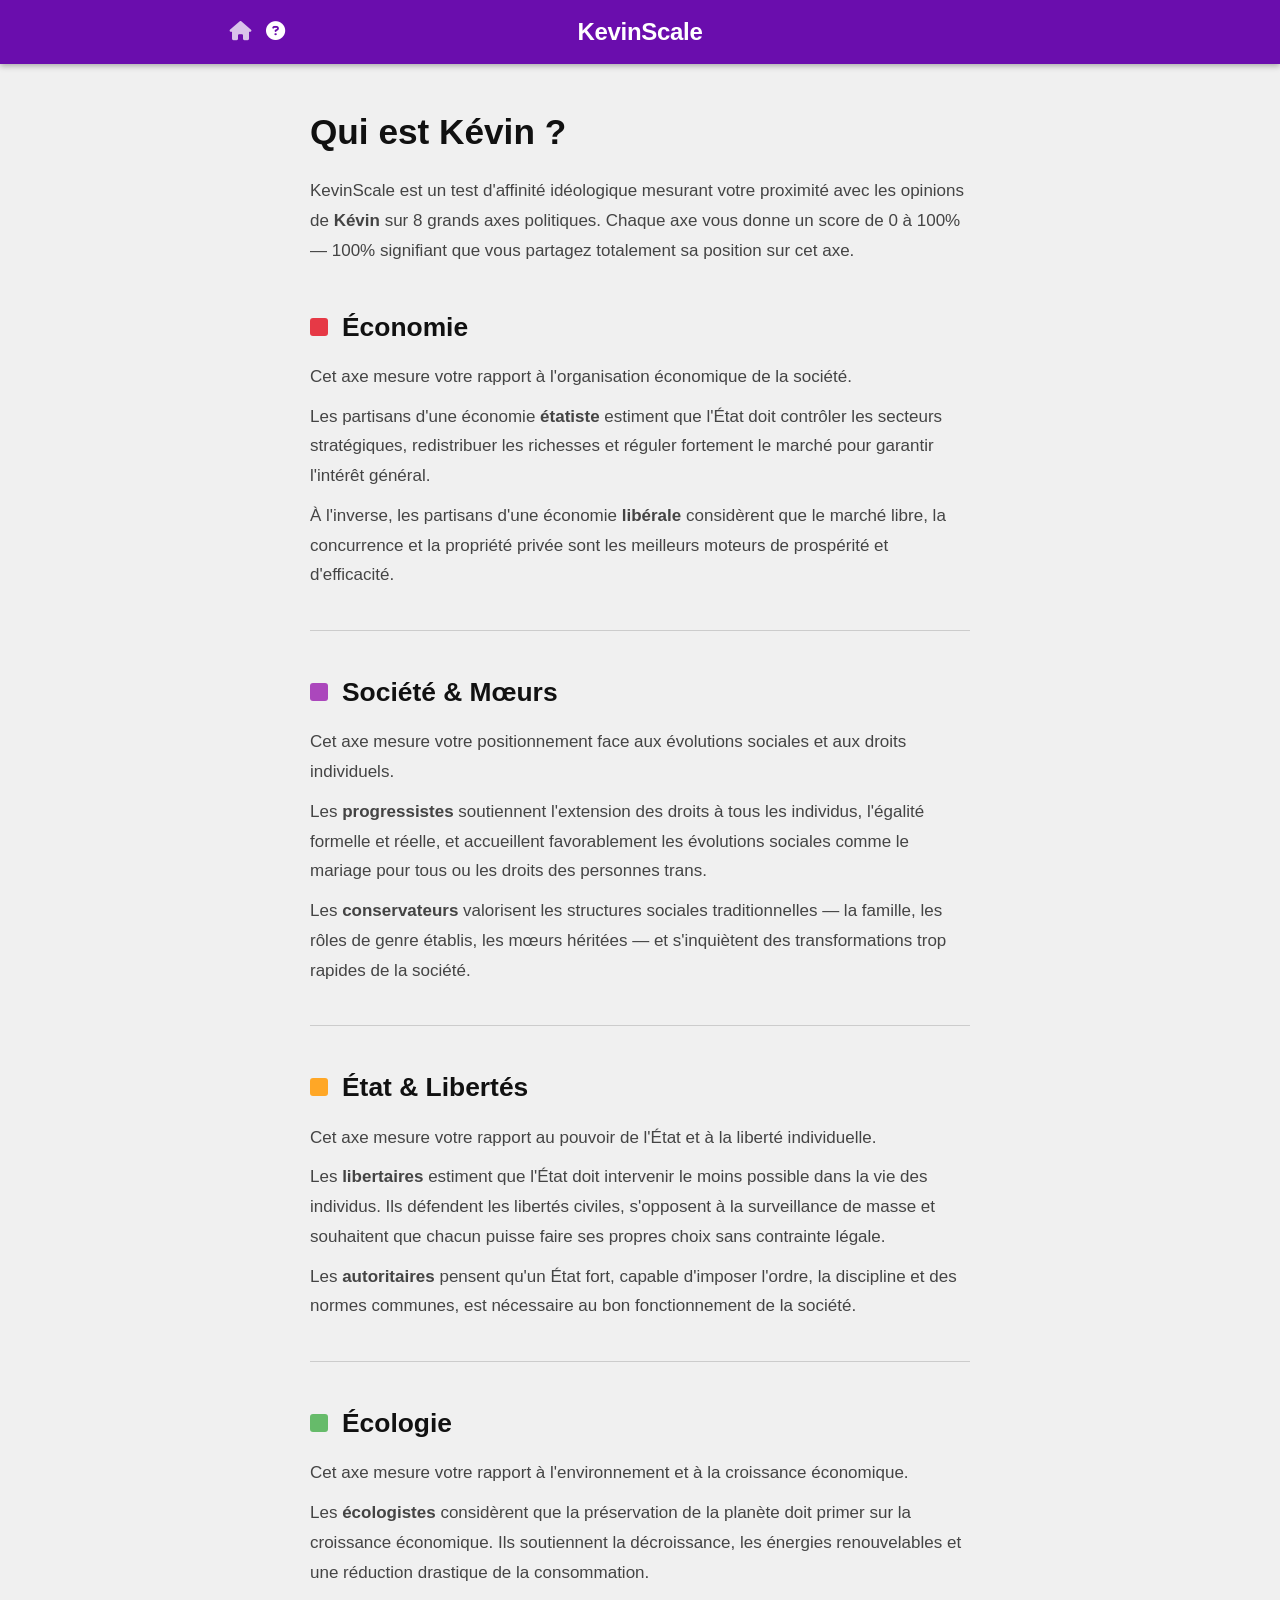
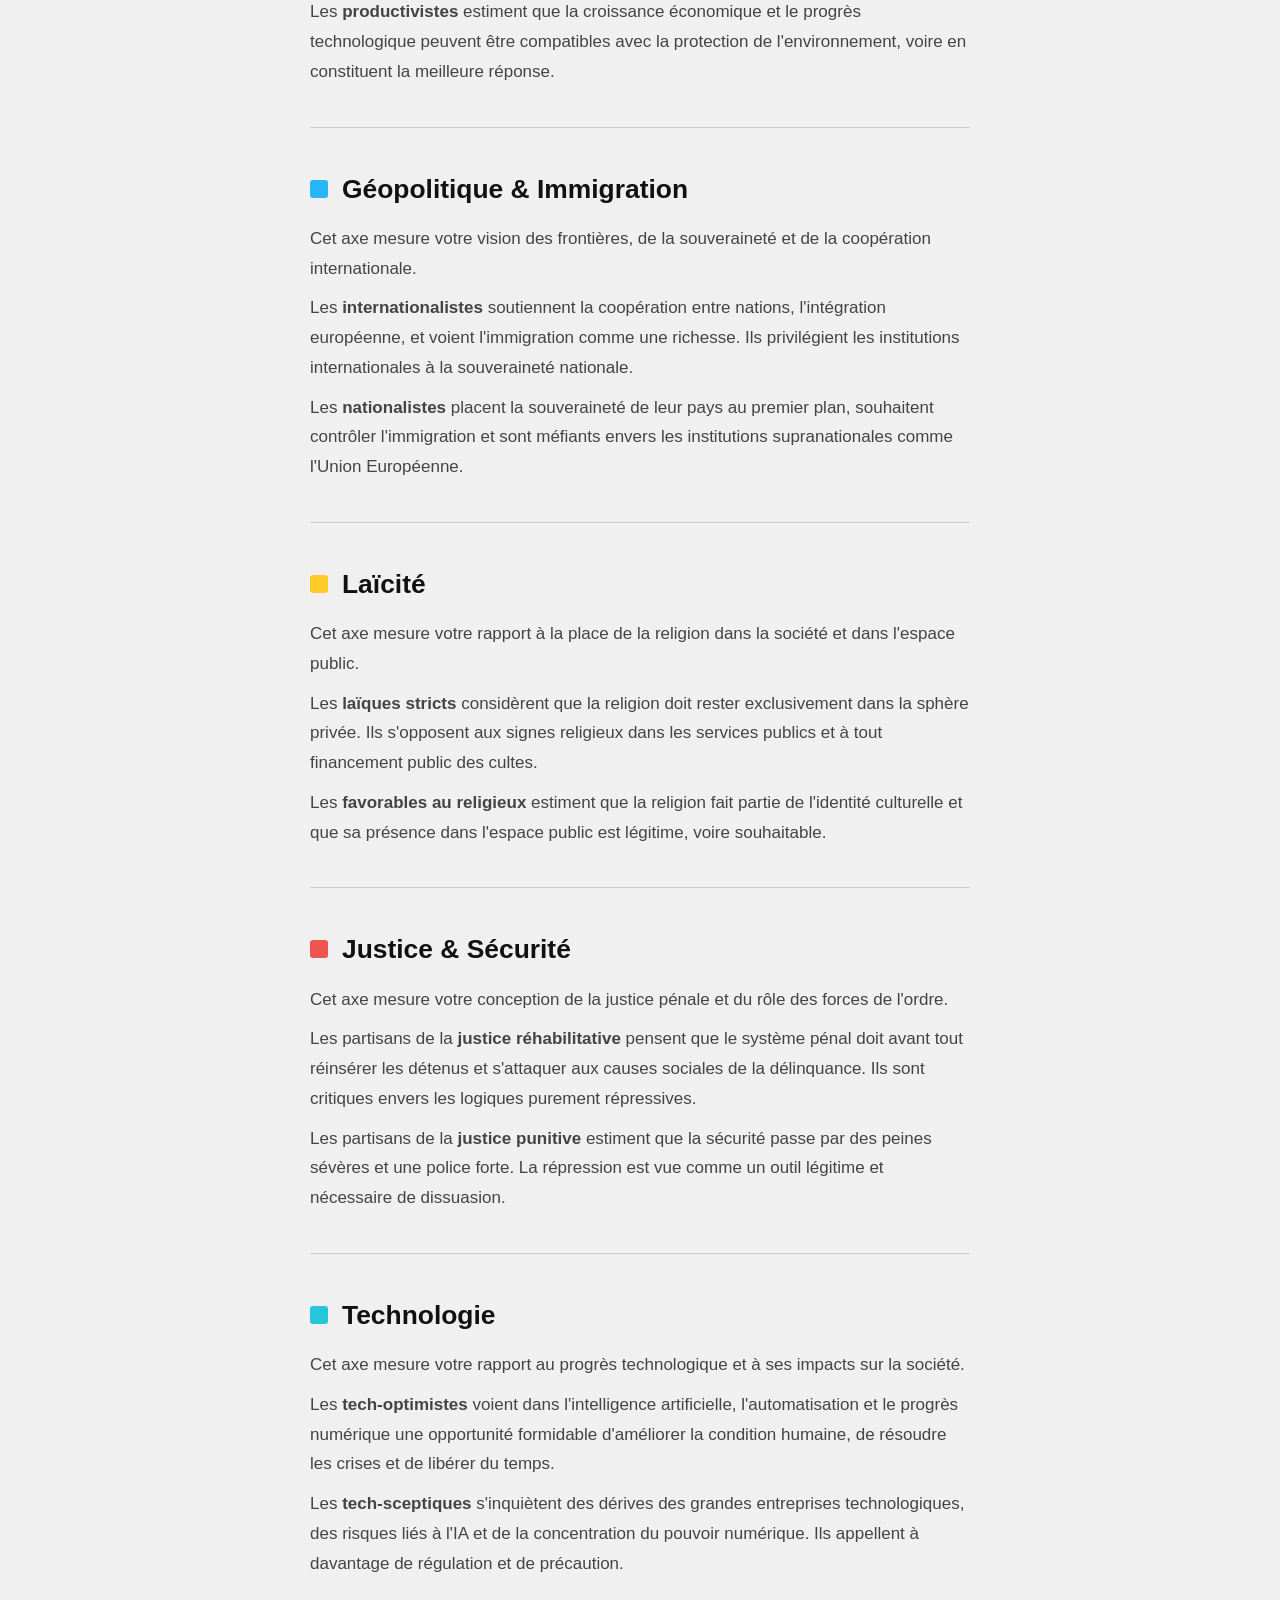
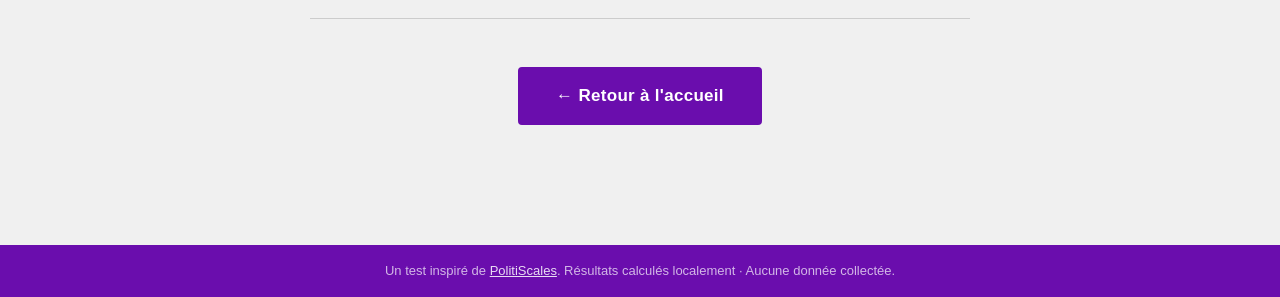
==== about.html @ c98ed6fe "Add files via upload" ====
<!DOCTYPE html>
<html lang="fr">
<head>
  <meta charset="UTF-8" />
  <meta name="viewport" content="width=device-width, initial-scale=1.0" />
  <title>KevinScale — À propos</title>
  <link rel="stylesheet" href="https://cdnjs.cloudflare.com/ajax/libs/font-awesome/6.5.0/css/all.min.css" />
  <link rel="stylesheet" href="style.css" />
</head>
<body>

<header>
  <div id="header">
    <div class="headerLeft">
      <a href="index.html" title="Accueil"><i class="fa fa-home"></i></a>
      <a href="about.html" title="Aide" class="header-active"><i class="fa fa-question-circle"></i></a>
    </div>
    <div class="headerMiddle">
      <h1><a href="index.html">KevinScale</a></h1>
    </div>
    <div class="headerRight"></div>
  </div>
</header>

<div class="about-wrap">

  <h2 class="about-main-title">Qui est Kévin ?</h2>
  <p class="about-intro">
    KevinScale est un test d'affinité idéologique mesurant votre proximité avec les opinions de <strong>Kévin</strong> sur 8 grands axes politiques. Chaque axe vous donne un score de 0 à 100% — 100% signifiant que vous partagez totalement sa position sur cet axe.
  </p>

  <div class="about-axis">
    <div class="about-axis-header">
      <span class="about-axis-color" style="background:#e63946"></span>
      <h3>Économie</h3>
    </div>
    <p>
      Cet axe mesure votre rapport à l'organisation économique de la société.
    </p>
    <p>
      Les partisans d'une économie <strong>étatiste</strong> estiment que l'État doit contrôler les secteurs stratégiques, redistribuer les richesses et réguler fortement le marché pour garantir l'intérêt général.
    </p>
    <p>
      À l'inverse, les partisans d'une économie <strong>libérale</strong> considèrent que le marché libre, la concurrence et la propriété privée sont les meilleurs moteurs de prospérité et d'efficacité.
    </p>
  </div>

  <div class="about-axis">
    <div class="about-axis-header">
      <span class="about-axis-color" style="background:#ab47bc"></span>
      <h3>Société & Mœurs</h3>
    </div>
    <p>
      Cet axe mesure votre positionnement face aux évolutions sociales et aux droits individuels.
    </p>
    <p>
      Les <strong>progressistes</strong> soutiennent l'extension des droits à tous les individus, l'égalité formelle et réelle, et accueillent favorablement les évolutions sociales comme le mariage pour tous ou les droits des personnes trans.
    </p>
    <p>
      Les <strong>conservateurs</strong> valorisent les structures sociales traditionnelles — la famille, les rôles de genre établis, les mœurs héritées — et s'inquiètent des transformations trop rapides de la société.
    </p>
  </div>

  <div class="about-axis">
    <div class="about-axis-header">
      <span class="about-axis-color" style="background:#ffa726"></span>
      <h3>État & Libertés</h3>
    </div>
    <p>
      Cet axe mesure votre rapport au pouvoir de l'État et à la liberté individuelle.
    </p>
    <p>
      Les <strong>libertaires</strong> estiment que l'État doit intervenir le moins possible dans la vie des individus. Ils défendent les libertés civiles, s'opposent à la surveillance de masse et souhaitent que chacun puisse faire ses propres choix sans contrainte légale.
    </p>
    <p>
      Les <strong>autoritaires</strong> pensent qu'un État fort, capable d'imposer l'ordre, la discipline et des normes communes, est nécessaire au bon fonctionnement de la société.
    </p>
  </div>

  <div class="about-axis">
    <div class="about-axis-header">
      <span class="about-axis-color" style="background:#66bb6a"></span>
      <h3>Écologie</h3>
    </div>
    <p>
      Cet axe mesure votre rapport à l'environnement et à la croissance économique.
    </p>
    <p>
      Les <strong>écologistes</strong> considèrent que la préservation de la planète doit primer sur la croissance économique. Ils soutiennent la décroissance, les énergies renouvelables et une réduction drastique de la consommation.
    </p>
    <p>
      Les <strong>productivistes</strong> estiment que la croissance économique et le progrès technologique peuvent être compatibles avec la protection de l'environnement, voire en constituent la meilleure réponse.
    </p>
  </div>

  <div class="about-axis">
    <div class="about-axis-header">
      <span class="about-axis-color" style="background:#29b6f6"></span>
      <h3>Géopolitique & Immigration</h3>
    </div>
    <p>
      Cet axe mesure votre vision des frontières, de la souveraineté et de la coopération internationale.
    </p>
    <p>
      Les <strong>internationalistes</strong> soutiennent la coopération entre nations, l'intégration européenne, et voient l'immigration comme une richesse. Ils privilégient les institutions internationales à la souveraineté nationale.
    </p>
    <p>
      Les <strong>nationalistes</strong> placent la souveraineté de leur pays au premier plan, souhaitent contrôler l'immigration et sont méfiants envers les institutions supranationales comme l'Union Européenne.
    </p>
  </div>

  <div class="about-axis">
    <div class="about-axis-header">
      <span class="about-axis-color" style="background:#ffca28"></span>
      <h3>Laïcité</h3>
    </div>
    <p>
      Cet axe mesure votre rapport à la place de la religion dans la société et dans l'espace public.
    </p>
    <p>
      Les <strong>laïques stricts</strong> considèrent que la religion doit rester exclusivement dans la sphère privée. Ils s'opposent aux signes religieux dans les services publics et à tout financement public des cultes.
    </p>
    <p>
      Les <strong>favorables au religieux</strong> estiment que la religion fait partie de l'identité culturelle et que sa présence dans l'espace public est légitime, voire souhaitable.
    </p>
  </div>

  <div class="about-axis">
    <div class="about-axis-header">
      <span class="about-axis-color" style="background:#ef5350"></span>
      <h3>Justice & Sécurité</h3>
    </div>
    <p>
      Cet axe mesure votre conception de la justice pénale et du rôle des forces de l'ordre.
    </p>
    <p>
      Les partisans de la <strong>justice réhabilitative</strong> pensent que le système pénal doit avant tout réinsérer les détenus et s'attaquer aux causes sociales de la délinquance. Ils sont critiques envers les logiques purement répressives.
    </p>
    <p>
      Les partisans de la <strong>justice punitive</strong> estiment que la sécurité passe par des peines sévères et une police forte. La répression est vue comme un outil légitime et nécessaire de dissuasion.
    </p>
  </div>

  <div class="about-axis">
    <div class="about-axis-header">
      <span class="about-axis-color" style="background:#26c6da"></span>
      <h3>Technologie</h3>
    </div>
    <p>
      Cet axe mesure votre rapport au progrès technologique et à ses impacts sur la société.
    </p>
    <p>
      Les <strong>tech-optimistes</strong> voient dans l'intelligence artificielle, l'automatisation et le progrès numérique une opportunité formidable d'améliorer la condition humaine, de résoudre les crises et de libérer du temps.
    </p>
    <p>
      Les <strong>tech-sceptiques</strong> s'inquiètent des dérives des grandes entreprises technologiques, des risques liés à l'IA et de la concentration du pouvoir numérique. Ils appellent à davantage de régulation et de précaution.
    </p>
  </div>

  <div style="text-align:center; margin-top: 48px;">
    <a href="index.html" class="btn-start" style="margin-top:0">← Retour à l'accueil</a>
  </div>

</div>

<footer>
  Un test inspiré de <a href="https://politiscales.fr" target="_blank">PolitiScales</a>. Résultats calculés localement · Aucune donnée collectée.
</footer>

</body>
</html>
---- style.css ----
/* ============================================================
   KevinScale — CSS global
   Fidèle à PolitiScales : header violet centré, fond clair,
   boutons colorés empilés, barres spectrales sur résultats.
   ============================================================ */

*, *::before, *::after { box-sizing: border-box; margin: 0; padding: 0; }

:root {
  --purple:      #6a0dad;
  --purple-dark: #4a0080;
  --bg:          #f0f0f0;
  --surface:     #ffffff;
  --border:      #cccccc;
  --text:        #111111;
  --text-2:      #444444;
  --text-3:      #888888;

  --agree-2:     #2e7d32;
  --agree-1:     #66bb6a;
  --neutral:     #9e9e9e;
  --disagree-1:  #ef5350;
  --disagree-2:  #b71c1c;

  --kevin:       #1a3a5c;

  --fs-sm:   0.8125rem;
  --fs-base: 0.9375rem;
  --fs-md:   1.0625rem;
  --fs-lg:   1.3rem;
  --fs-xl:   1.65rem;
  --fs-2xl:  2.2rem;
  --fs-3xl:  2.8rem;

  --radius: 4px;
  --transition: 150ms ease;
}

html { scroll-behavior: smooth; }

body {
  background: var(--bg);
  color: var(--text);
  font-family: 'Source Sans Pro', 'Segoe UI', Arial, sans-serif;
  font-size: var(--fs-base);
  line-height: 1.6;
  min-height: 100vh;
  -webkit-font-smoothing: antialiased;
}

/* ── HEADER ──────────────────────────────────────────────── */
header {
  background: var(--purple);
  padding: 10px 0;
  box-shadow: 0 2px 6px rgba(0,0,0,.3);
}

#header {
  display: flex;
  align-items: center;
  max-width: 860px;
  margin: 0 auto;
  padding: 0 20px;
  position: relative;
  height: 44px;
}

.headerLeft {
  position: absolute;
  left: 20px;
  display: flex;
  gap: 14px;
  align-items: center;
}

.headerLeft a {
  color: rgba(255,255,255,.75);
  font-size: 1.2rem;
  text-decoration: none;
  transition: color var(--transition);
  display: flex;
  align-items: center;
}

.headerLeft a:hover { color: #fff; }

.headerMiddle {
  flex: 1;
  text-align: center;
}

.headerMiddle h1 {
  font-size: 1.5rem;
  font-weight: 700;
  color: #fff;
  letter-spacing: -.3px;
}

.headerMiddle h1 a {
  color: inherit;
  text-decoration: none;
}

.headerRight {
  position: absolute;
  right: 20px;
  display: flex;
  gap: 14px;
  align-items: center;
}

.headerRight a {
  color: rgba(255,255,255,.75);
  font-size: 1.1rem;
  text-decoration: none;
  transition: color var(--transition);
}

.headerRight a:hover { color: #fff; }

/* ── LAYOUT ──────────────────────────────────────────────── */
.container {
  max-width: 860px;
  margin: 0 auto;
  padding: 0 20px;
}

/* ── FOOTER ──────────────────────────────────────────────── */
footer {
  background: var(--purple);
  color: rgba(255,255,255,.7);
  text-align: center;
  padding: 16px 20px;
  font-size: var(--fs-sm);
  margin-top: 60px;
}

footer a { color: rgba(255,255,255,.85); }
footer a:hover { color: #fff; }

/* ── PAGE ACCUEIL ────────────────────────────────────────── */
.intro-wrap {
  max-width: 600px;
  margin: 0 auto;
  padding: 48px 20px 40px;
  text-align: center;
}

.intro-badge {
  display: inline-block;
  position: relative;
  margin-bottom: 28px;
}

.intro-badge img {
  width: 180px;
  height: 180px;
  border-radius: 50%;
  object-fit: cover;
}

/* Barres colorées preview (comme PolitiScales) */
.preview-bars {
  display: flex;
  flex-direction: column;
  gap: 8px;
  margin-bottom: 28px;
}

.preview-bar-row {
  display: flex;
  align-items: center;
  gap: 6px;
  height: 28px;
}

.pbar {
  height: 28px;
  border-radius: 3px;
  display: flex;
  align-items: center;
  padding: 0 10px;
  font-size: 0.8rem;
  font-weight: 600;
  color: #fff;
  min-width: 60px;
}

.intro-desc h2 {
  font-size: var(--fs-xl);
  font-weight: 700;
  margin-bottom: 16px;
  color: var(--text);
}

.intro-desc p {
  color: var(--text-2);
  line-height: 1.7;
  margin-bottom: 12px;
  text-align: left;
  font-size: var(--fs-md);
}

.intro-desc p .info-icon {
  color: var(--purple);
  margin-right: 6px;
}

.btn-start {
  display: inline-block;
  margin-top: 0;
  background: var(--purple);
  color: #fff;
  border: 2px solid var(--purple);
  padding: 13px 36px;
  font-size: var(--fs-md);
  font-weight: 600;
  border-radius: var(--radius);
  cursor: pointer;
  text-decoration: none;
  transition: background var(--transition), transform var(--transition);
  letter-spacing: .3px;
}

.btn-start:hover { background: var(--purple-dark); transform: translateY(-1px); }

/* ── PAGE QUIZ ───────────────────────────────────────────── */
.quiz-wrap {
  max-width: 700px;
  margin: 0 auto;
  padding: 40px 20px 60px;
}

.q-progress {
  margin-bottom: 10px;
  font-size: var(--fs-sm);
  color: var(--text-3);
  text-align: right;
}

.q-text-wrap {
  height: 140px;
  display: flex;
  align-items: center;
  margin-bottom: 28px;
}

.q-text {
  font-size: var(--fs-xl);
  font-weight: 600;
  line-height: 1.4;
  color: var(--text);
}

.answer-list {
  display: flex;
  flex-direction: column;
  gap: 10px;
  margin-bottom: 28px;
}

.ans-btn {
  display: block;
  width: 100%;
  padding: 15px 20px;
  font-size: 1rem;
  font-weight: 500;
  color: #fff;
  border: none;
  border-radius: var(--radius);
  cursor: pointer;
  text-align: center;
  transition: filter .15s, transform .1s, box-shadow .15s;
  font-family: inherit;
}

.ans-btn:hover  { filter: brightness(1.08); transform: translateY(-1px); box-shadow: 0 4px 14px rgba(0,0,0,.2); }
.ans-btn:active { transform: translateY(0); }

.ans-btn.agree-2    { background: var(--agree-2); }
.ans-btn.agree-1    { background: var(--agree-1); }
.ans-btn.neutral    { background: var(--neutral); }
.ans-btn.disagree-1 { background: var(--disagree-1); }
.ans-btn.disagree-2 { background: var(--disagree-2); }
.ans-btn.back-btn   { background: var(--purple); }

.ans-btn.selected {
  outline: 3px solid #fff;
  box-shadow: 0 0 0 5px rgba(0,0,0,.2);
  filter: brightness(1.1);
  transform: translateY(-1px);
}

.quiz-nav {
  display: flex;
  align-items: center;
  padding-top: 16px;
  border-top: 1px solid var(--border);
  margin-top: 8px;
}

.btn-prev, .btn-next {
  padding: 9px 22px;
  font-size: var(--fs-sm);
  font-weight: 600;
  border: none;
  border-radius: var(--radius);
  cursor: pointer;
  font-family: inherit;
  transition: background var(--transition), opacity var(--transition);
  letter-spacing: .3px;
}

.btn-prev {
  background: var(--border);
  color: var(--text-2);
}

.btn-prev:hover { background: #bbb; color: var(--text); }

.btn-next {
  background: var(--purple);
  color: #fff;
}

.btn-next:hover { background: var(--purple-dark); }
.btn-next:disabled, .btn-prev:disabled { opacity: .4; cursor: not-allowed; }

.progress-bar-wrap {
  margin-bottom: 24px;
}

.progress-bar-track {
  height: 5px;
  background: var(--border);
  border-radius: 3px;
  overflow: hidden;
}

.progress-bar-fill {
  height: 100%;
  background: var(--purple);
  border-radius: 3px;
  transition: width .5s cubic-bezier(.16,1,.3,1);
  width: 0%;
}

/* ── PAGE RÉSULTATS ──────────────────────────────────────── */
.results-wrap {
  max-width: 780px;
  margin: 0 auto;
  padding: 40px 20px 60px;
}

.results-intro {
  margin-bottom: 36px;
  font-size: var(--fs-md);
  color: var(--text-2);
  line-height: 1.7;
}

.results-intro a { color: var(--purple); }

/* Carte image résultats — comme politiscales */
.results-card {
  background: var(--surface);
  border: 1px solid var(--border);
  border-radius: var(--radius);
  padding: 24px;
  margin-bottom: 32px;
  box-shadow: 0 1px 4px rgba(0,0,0,.08);
}

.results-card-header {
  text-align: center;
  margin-bottom: 20px;
}

.results-site-name {
  font-size: var(--fs-sm);
  color: var(--text-3);
  letter-spacing: 1px;
  text-transform: uppercase;
  font-weight: 600;
}

.results-label-row {
  display: flex;
  justify-content: center;
  gap: 8px;
  margin: 12px 0;
  flex-wrap: wrap;
}

.results-label-tag {
  display: inline-block;
  padding: 4px 14px;
  border-radius: 20px;
  font-size: var(--fs-sm);
  font-weight: 600;
  color: #fff;
}

/* Axe résultat */
.axis-row {
  display: flex;
  align-items: center;
  gap: 10px;
  margin-bottom: 18px;
}

.axis-row-label-left,
.axis-row-label-right {
  font-size: var(--fs-sm);
  color: var(--text-3);
  width: 110px;
  line-height: 1.2;
}

.axis-row-label-left  { text-align: right; }
.axis-row-label-right { text-align: left; }

.axis-bar-wrap {
  flex: 1;
  position: relative;
}

.axis-bar-track {
  height: 22px;
  border-radius: 3px;
  overflow: hidden;
  display: flex;
}

.axis-bar-left {
  height: 100%;
  transition: width 1s cubic-bezier(.16,1,.3,1);
  display: flex;
  align-items: center;
  justify-content: flex-end;
  padding-right: 6px;
  font-size: 0.75rem;
  font-weight: 700;
  color: #fff;
  min-width: 0;
  border-radius: 3px 0 0 3px;
}

.axis-bar-right {
  height: 100%;
  transition: width 1s cubic-bezier(.16,1,.3,1);
  display: flex;
  align-items: center;
  padding-left: 6px;
  font-size: 0.75rem;
  font-weight: 700;
  color: #fff;
  min-width: 0;
  border-radius: 0 3px 3px 0;
}

/* Kevin marker sur la barre */
.axis-kevin-marker {
  position: absolute;
  top: 0;
  width: 2px;
  height: 22px;
  background: #fff;
  border-radius: 1px;
  transform: translateX(-50%);
  z-index: 2;
  opacity: .8;
}

.axis-kevin-label {
  position: absolute;
  top: -16px;
  font-size: 9px;
  font-weight: 700;
  color: var(--kevin);
  transform: translateX(-50%);
}

/* Actions résultats */
.results-actions {
  display: flex;
  gap: 12px;
  flex-wrap: wrap;
  margin-top: 28px;
}

.btn-action {
  padding: 9px 20px;
  font-size: var(--fs-sm);
  font-weight: 600;
  border: 1.5px solid var(--purple);
  border-radius: var(--radius);
  background: transparent;
  color: var(--purple);
  cursor: pointer;
  font-family: inherit;
  transition: all var(--transition);
  text-decoration: none;
  display: inline-flex;
  align-items: center;
  gap: 6px;
}

.btn-action:hover { background: var(--purple); color: #fff; }

/* Score global */
.global-score-line {
  text-align: center;
  margin-bottom: 28px;
}

.global-score-num {
  font-size: var(--fs-3xl);
  font-weight: 700;
  color: var(--purple);
  line-height: 1;
}

.global-score-lbl {
  font-size: var(--fs-sm);
  color: var(--text-3);
  display: block;
  margin-top: 4px;
  letter-spacing: .5px;
}

.verdict-title {
  font-size: var(--fs-xl);
  font-weight: 700;
  color: var(--text);
  margin-bottom: 8px;
}

.verdict-text {
  font-size: var(--fs-md);
  color: var(--text-2);
  line-height: 1.7;
  margin-bottom: 28px;
}

/* ── RESPONSIVE ──────────────────────────────────────────── */
@media (max-width: 640px) {
  .axis-row-label-left,
  .axis-row-label-right { width: 70px; font-size: 0.72rem; }

  .q-text { font-size: var(--fs-lg); }

  .results-actions { flex-direction: column; }
  .btn-action { justify-content: center; }

  .headerLeft, .headerRight { display: none; }

  .global-score-num { font-size: 2.2rem; }
}

@media (max-width: 400px) {
  .container { padding: 0 12px; }
  .axis-row { flex-direction: column; gap: 4px; }
  .axis-row-label-left,
  .axis-row-label-right { width: 100%; text-align: left; }
}

/* ── BARRES RÉSULTATS STYLE POLITISCALES ─────────────────── */
.ps-axis-row {
  margin-bottom: 22px;
}

.ps-axis-meta {
  display: flex;
  justify-content: space-between;
  align-items: center;
  margin-bottom: 5px;
}

.ps-axis-title {
  font-size: 0.72rem;
  font-weight: 700;
  color: #777;
  letter-spacing: 1px;
}

.ps-axis-near,
.ps-axis-far {
  font-size: 0.75rem;
  color: #aaa;
}

.ps-bar-row {
  display: flex;
  height: 28px;
  border-radius: 3px;
  overflow: hidden;
  width: 100%;
}

.ps-seg {
  display: flex;
  align-items: center;
  justify-content: center;
  font-size: 0.78rem;
  font-weight: 700;
  color: #fff;
  min-width: 0;
  transition: width 1s cubic-bezier(.16,1,.3,1);
}

.ps-seg-neut {
  background: #c8c8c8;
  color: #666;
}

/* ── BOUTONS ACCUEIL ─────────────────────────────────────── */
.intro-buttons {
  display: flex;
  gap: 12px;
  justify-content: center;
  flex-wrap: wrap;
  margin-top: 28px;
}

.btn-resume {
  display: inline-block;
  background: transparent;
  color: var(--purple);
  border: 2px solid var(--purple);
  padding: 13px 28px;
  font-size: var(--fs-md);
  font-weight: 600;
  border-radius: var(--radius);
  cursor: pointer;
  text-decoration: none;
  transition: background var(--transition), color var(--transition), transform var(--transition);
  letter-spacing: .3px;
}

.btn-resume:hover {
  background: var(--purple);
  color: #fff;
  transform: translateY(-1px);
}

/* ── PAGE ABOUT ──────────────────────────────────────────── */
.about-wrap {
  max-width: 700px;
  margin: 0 auto;
  padding: 40px 20px 60px;
}

.about-main-title {
  font-size: var(--fs-2xl);
  font-weight: 700;
  color: var(--text);
  margin-bottom: 16px;
}

.about-intro {
  font-size: var(--fs-md);
  color: var(--text-2);
  line-height: 1.75;
  margin-bottom: 40px;
}

.about-axis {
  margin-bottom: 40px;
  padding-bottom: 40px;
  border-bottom: 1px solid var(--border);
}

.about-axis:last-of-type {
  border-bottom: none;
}

.about-axis-header {
  display: flex;
  align-items: center;
  gap: 14px;
  margin-bottom: 14px;
}

.about-axis-color {
  display: inline-block;
  width: 18px;
  height: 18px;
  border-radius: 3px;
  flex-shrink: 0;
}

.about-axis-header h3 {
  font-size: var(--fs-xl);
  font-weight: 700;
  color: var(--text);
}

.about-axis p {
  font-size: var(--fs-md);
  color: var(--text-2);
  line-height: 1.75;
  margin-bottom: 10px;
}

.about-axis p:last-child { margin-bottom: 0; }

.header-active {
  color: #fff !important;
}
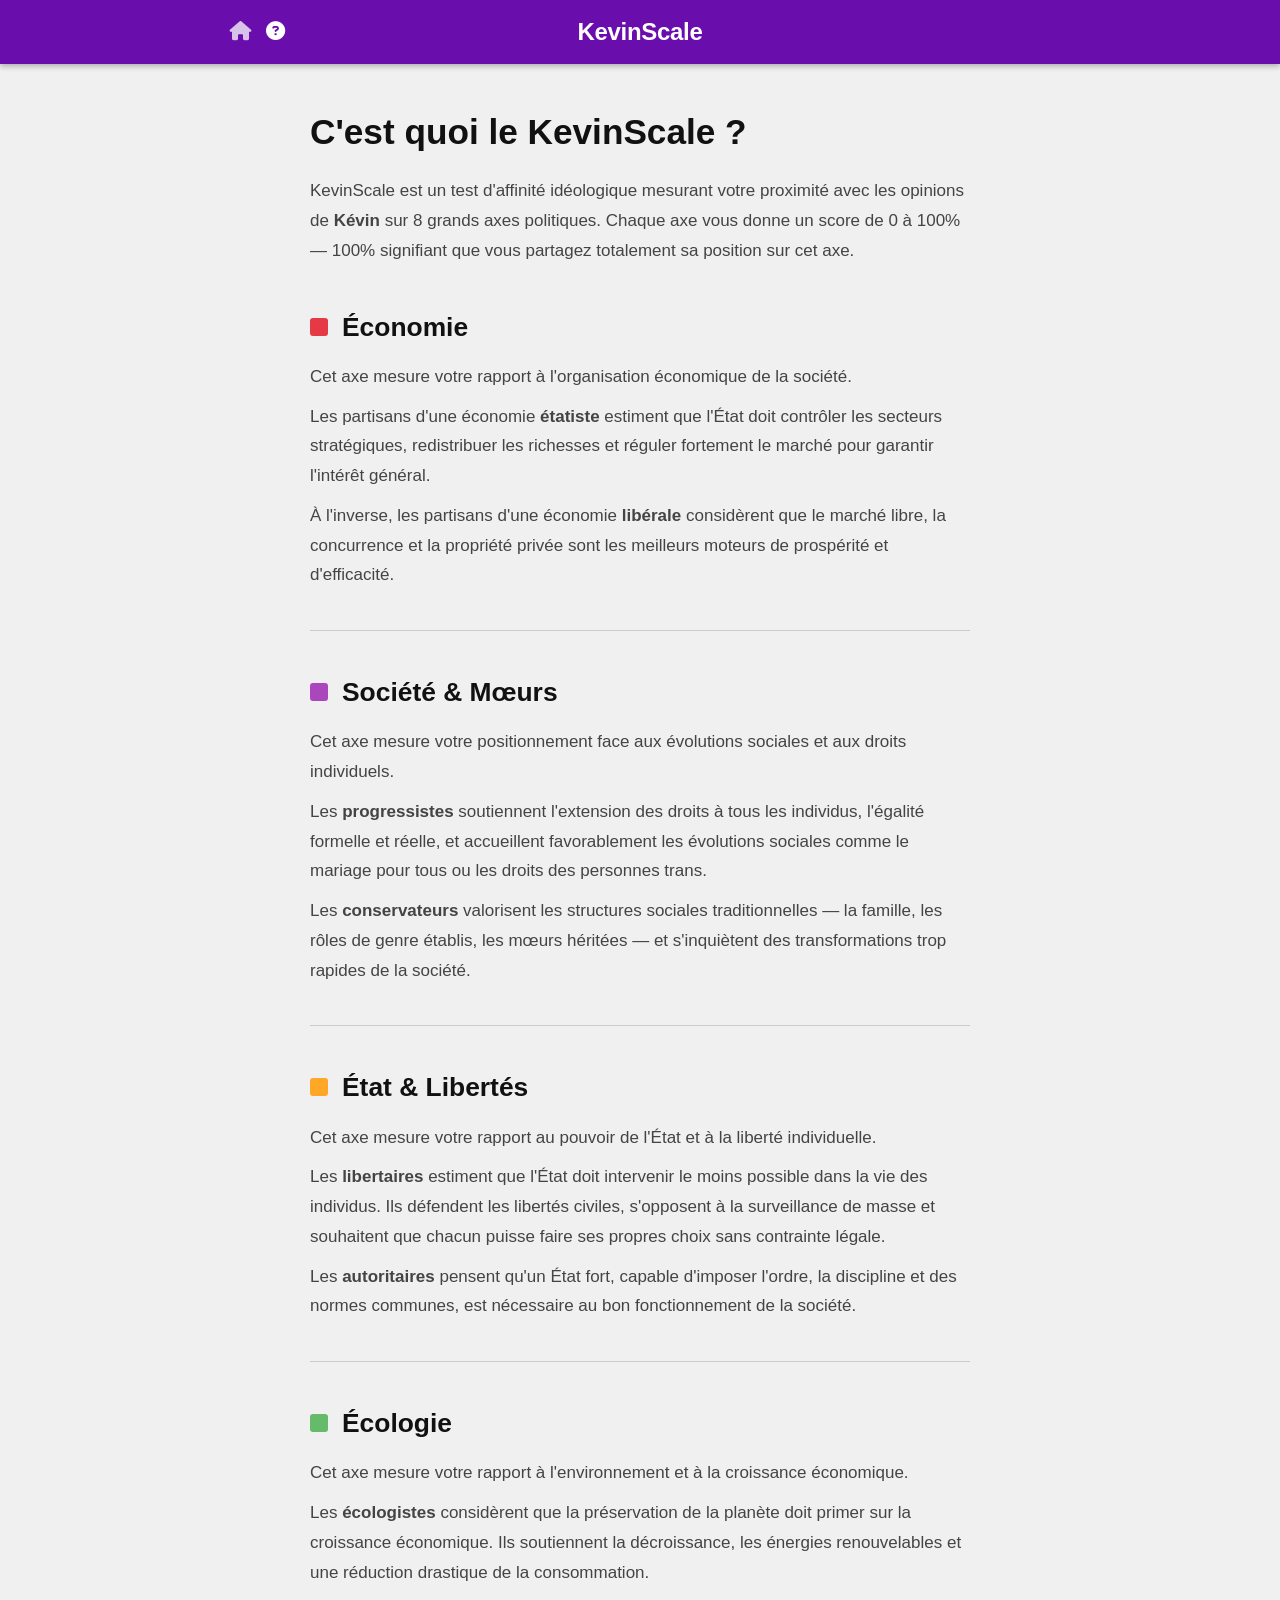
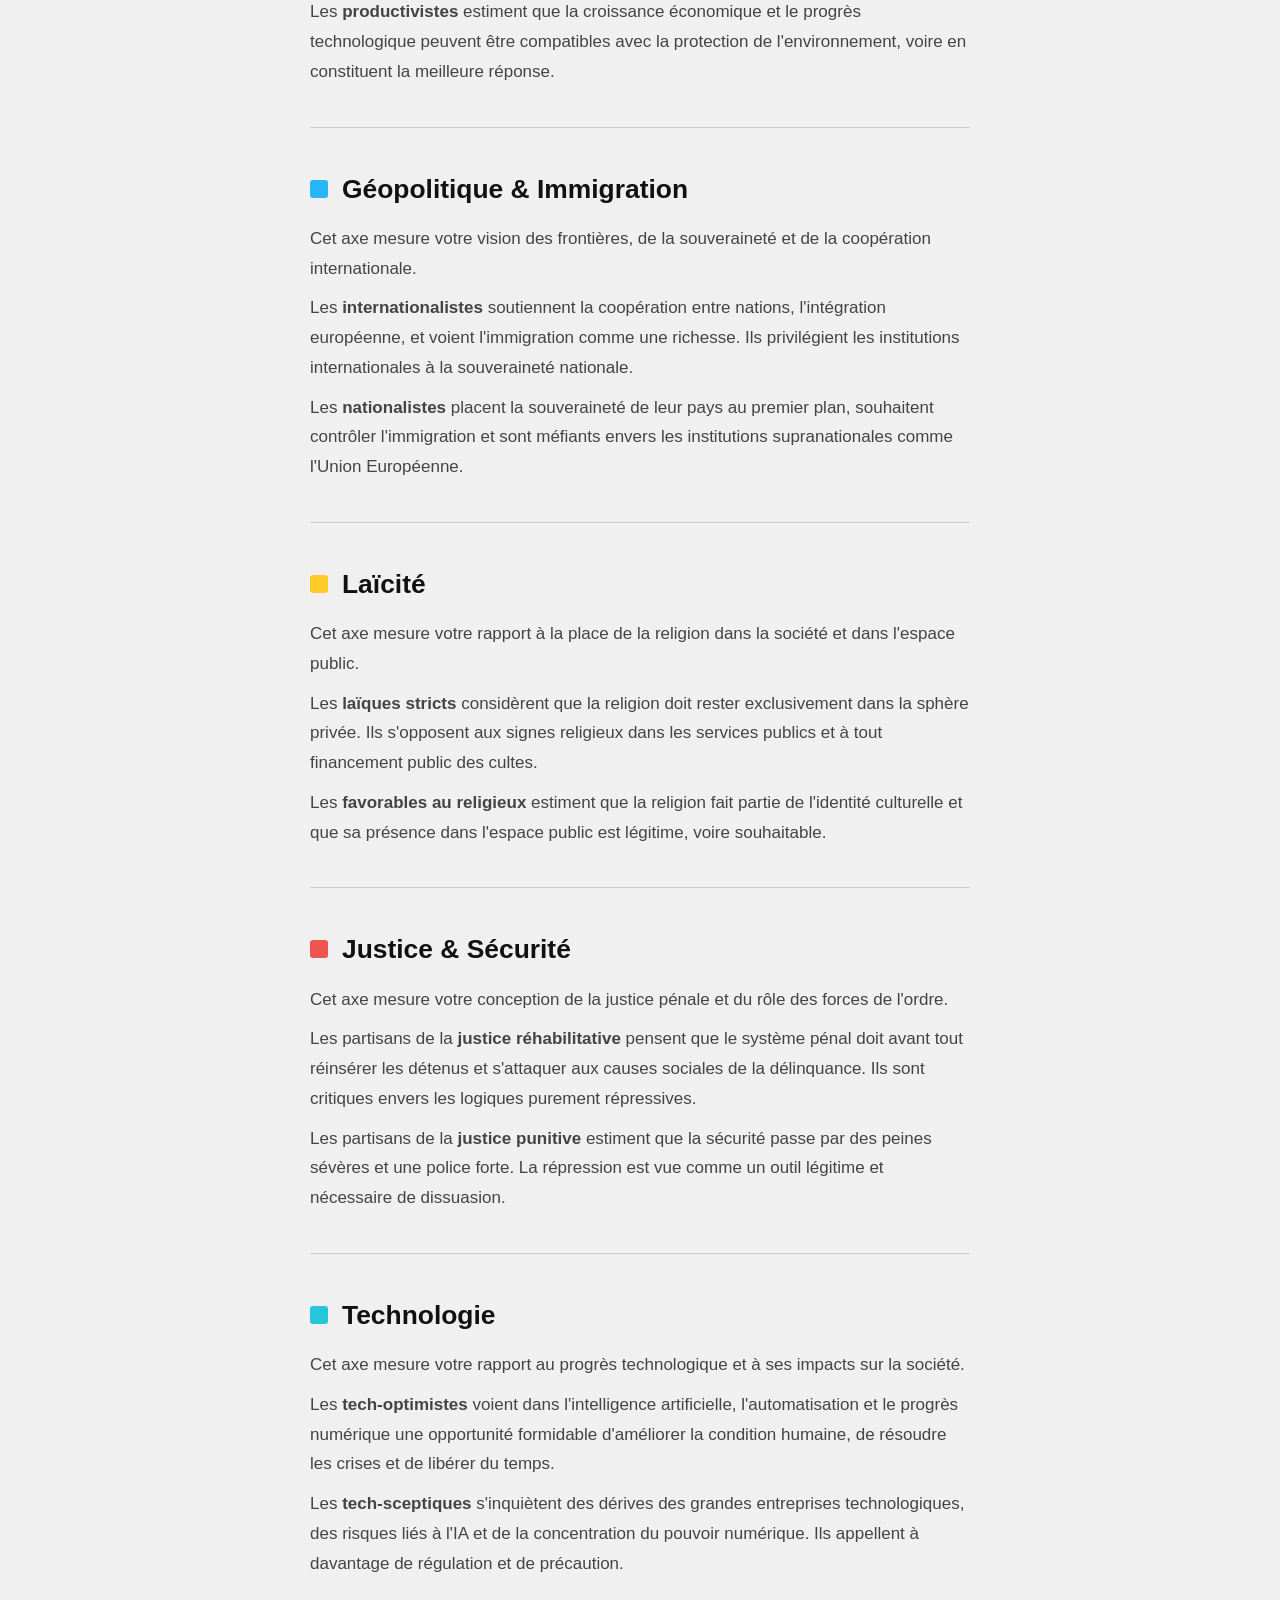
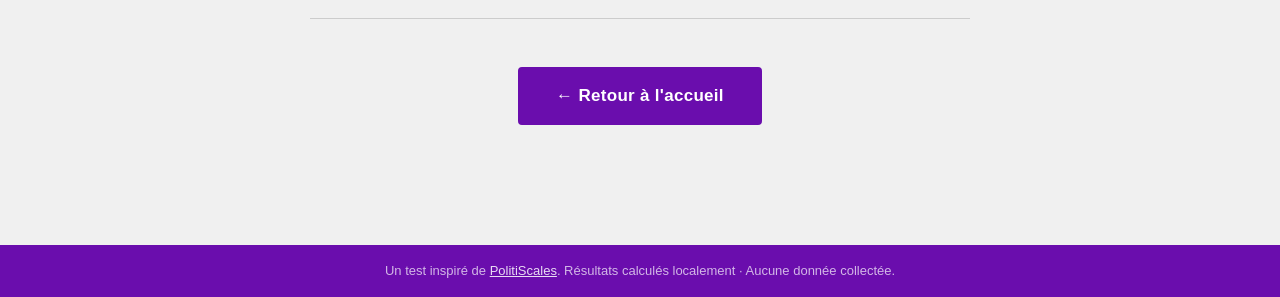
==== commit 0fe8b416: "Update about.html" ====
--- a/about.html
+++ b/about.html
@@ -24,7 +24,7 @@
 
 <div class="about-wrap">
 
-  <h2 class="about-main-title">Qui est Kévin ?</h2>
+  <h2 class="about-main-title">C'est quoi le KevinScale ?</h2>
   <p class="about-intro">
     KevinScale est un test d'affinité idéologique mesurant votre proximité avec les opinions de <strong>Kévin</strong> sur 8 grands axes politiques. Chaque axe vous donne un score de 0 à 100% — 100% signifiant que vous partagez totalement sa position sur cet axe.
   </p>
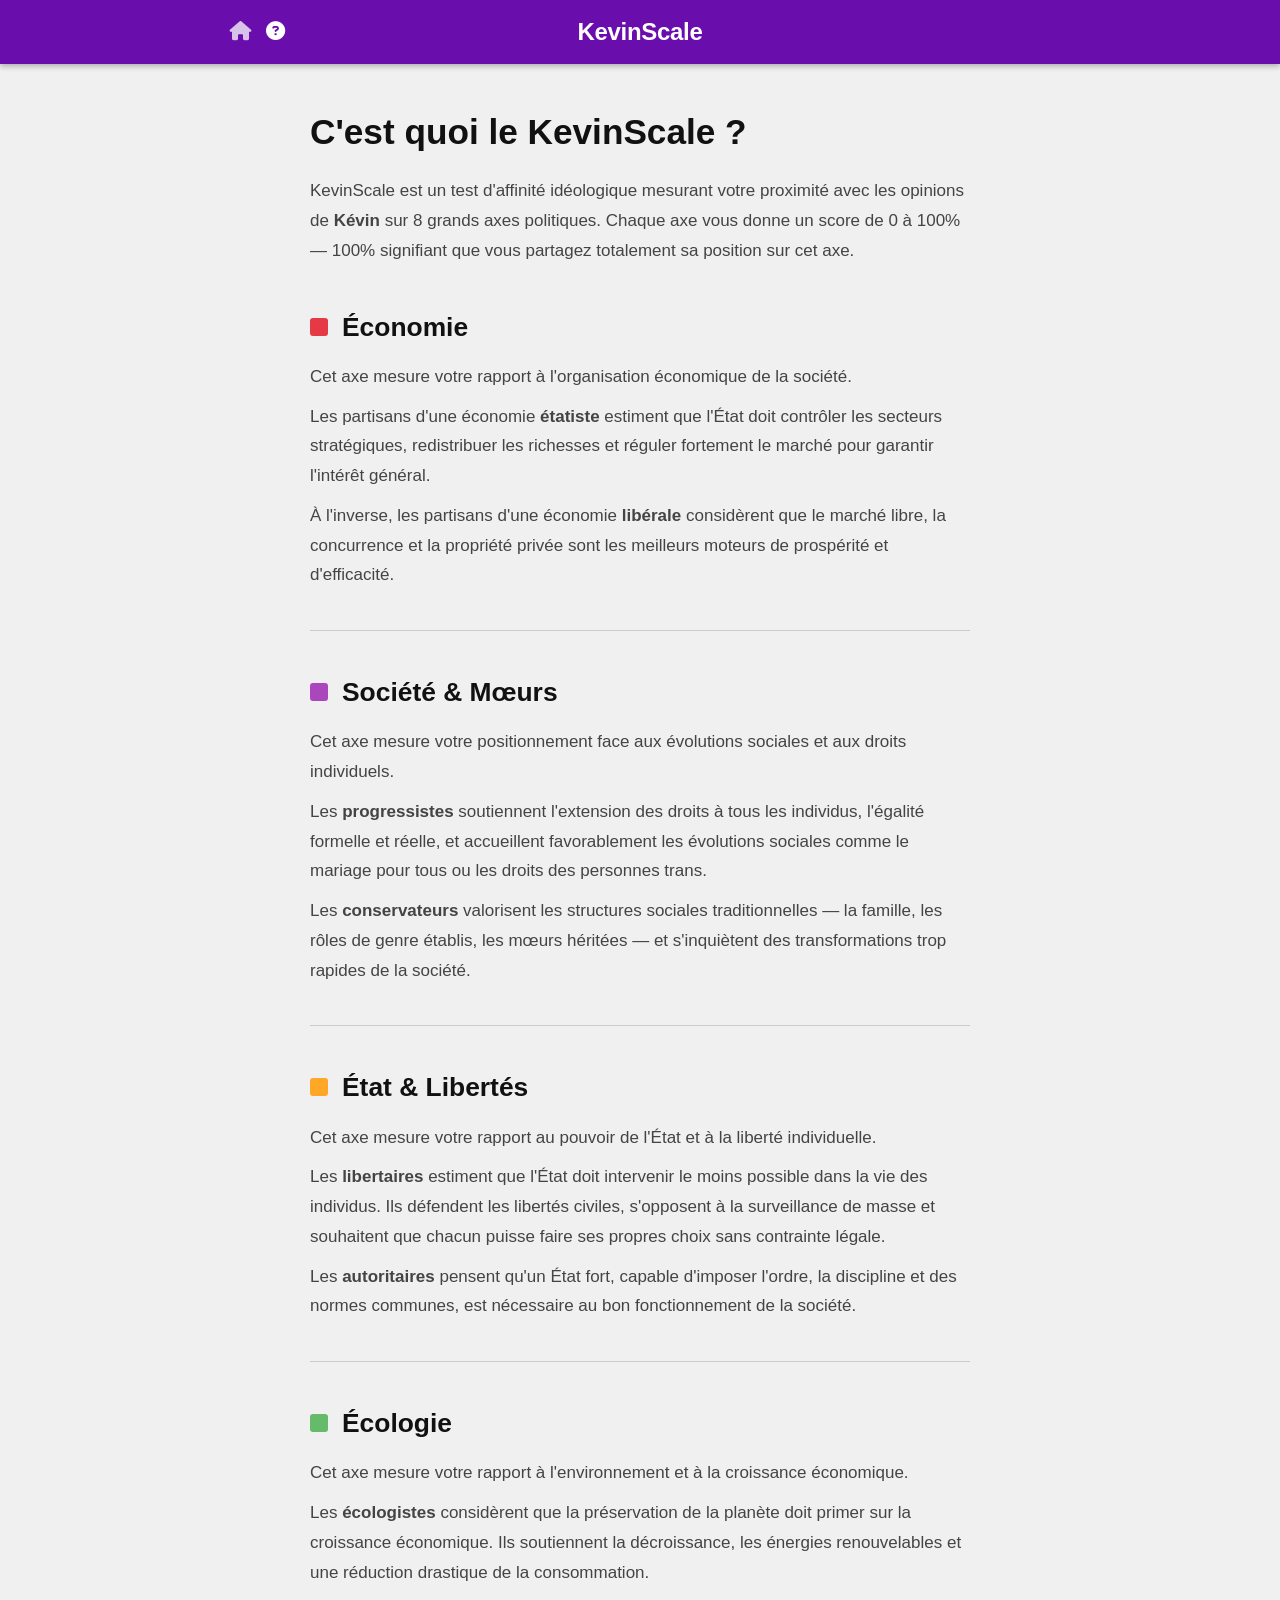
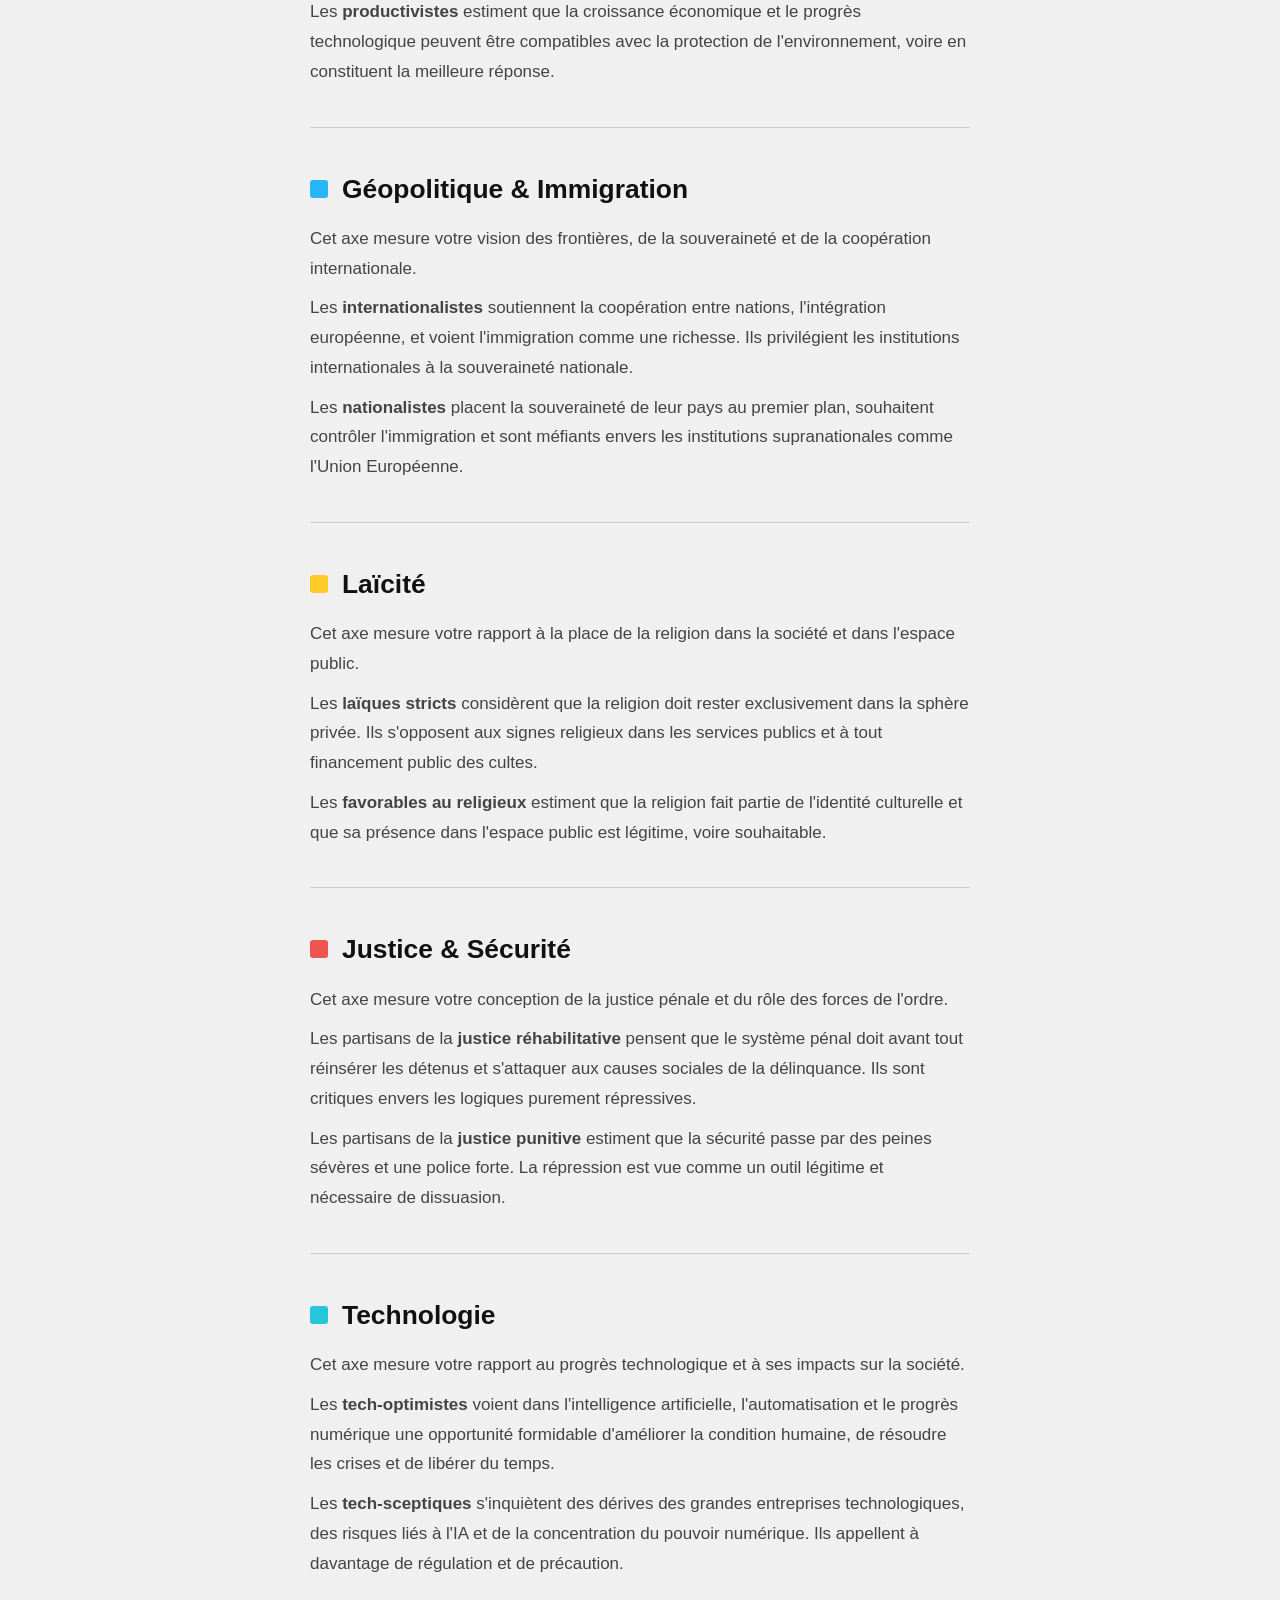
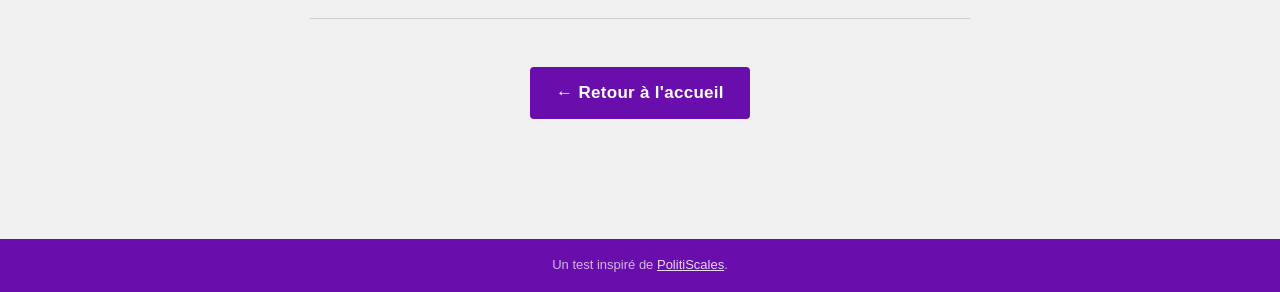
==== commit 2f95b8ea: "Update about.html" ====
--- a/about.html
+++ b/about.html
@@ -164,7 +164,7 @@
 </div>
 
 <footer>
-  Un test inspiré de <a href="https://politiscales.fr" target="_blank">PolitiScales</a>. Résultats calculés localement · Aucune donnée collectée.
+  Un test inspiré de <a href="https://politiscales.fr" target="_blank">PolitiScales</a>.
 </footer>
 
 </body>
--- a/style.css
+++ b/style.css
@@ -208,10 +208,10 @@
 
 .btn-start {
   display: inline-block;
-  margin-top: 0;
+  margin-top: 28px;
   background: var(--purple);
   color: #fff;
-  border: 2px solid var(--purple);
+  border: none;
   padding: 13px 36px;
   font-size: var(--fs-md);
   font-weight: 600;
@@ -565,55 +565,6 @@
   .axis-row-label-right { width: 100%; text-align: left; }
 }
 
-/* ── BARRES RÉSULTATS STYLE POLITISCALES ─────────────────── */
-.ps-axis-row {
-  margin-bottom: 22px;
-}
-
-.ps-axis-meta {
-  display: flex;
-  justify-content: space-between;
-  align-items: center;
-  margin-bottom: 5px;
-}
-
-.ps-axis-title {
-  font-size: 0.72rem;
-  font-weight: 700;
-  color: #777;
-  letter-spacing: 1px;
-}
-
-.ps-axis-near,
-.ps-axis-far {
-  font-size: 0.75rem;
-  color: #aaa;
-}
-
-.ps-bar-row {
-  display: flex;
-  height: 28px;
-  border-radius: 3px;
-  overflow: hidden;
-  width: 100%;
-}
-
-.ps-seg {
-  display: flex;
-  align-items: center;
-  justify-content: center;
-  font-size: 0.78rem;
-  font-weight: 700;
-  color: #fff;
-  min-width: 0;
-  transition: width 1s cubic-bezier(.16,1,.3,1);
-}
-
-.ps-seg-neut {
-  background: #c8c8c8;
-  color: #666;
-}
-
 /* ── BOUTONS ACCUEIL ─────────────────────────────────────── */
 .intro-buttons {
   display: flex;
@@ -622,6 +573,24 @@
   flex-wrap: wrap;
   margin-top: 28px;
 }
+
+.btn-start {
+  display: inline-block;
+  margin-top: 0;
+  background: var(--purple);
+  color: #fff;
+  border: 2px solid var(--purple);
+  padding: 13px 28px;
+  font-size: var(--fs-md);
+  font-weight: 600;
+  border-radius: var(--radius);
+  cursor: pointer;
+  text-decoration: none;
+  transition: background var(--transition), transform var(--transition);
+  letter-spacing: .3px;
+}
+
+.btn-start:hover { background: var(--purple-dark); border-color: var(--purple-dark); transform: translateY(-1px); }
 
 .btn-resume {
   display: inline-block;
@@ -638,10 +607,76 @@
   letter-spacing: .3px;
 }
 
-.btn-resume:hover {
-  background: var(--purple);
-  color: #fff;
-  transform: translateY(-1px);
+.btn-resume:hover { background: var(--purple); color: #fff; transform: translateY(-1px); }
+
+/* ── ZONE QUESTION : hauteur réduite ─────────────────────── */
+.q-text-wrap {
+  height: 100px;
+  display: flex;
+  align-items: center;
+  margin-bottom: 20px;
+}
+
+.q-text {
+  font-size: var(--fs-xl);
+  font-weight: 600;
+  line-height: 1.35;
+  color: var(--text);
+}
+
+/* ── BARRES RÉSULTATS — simple 0→100% ────────────────────── */
+.ps-axis-row {
+  margin-bottom: 20px;
+}
+
+.ps-axis-meta {
+  display: flex;
+  justify-content: space-between;
+  align-items: center;
+  margin-bottom: 5px;
+}
+
+.ps-axis-title {
+  font-size: 0.72rem;
+  font-weight: 700;
+  color: #777;
+  letter-spacing: 1px;
+  flex: 1;
+  text-align: center;
+}
+
+.ps-axis-pct {
+  font-size: 0.85rem;
+  font-weight: 700;
+  color: var(--text);
+  min-width: 40px;
+  text-align: right;
+}
+
+.ps-bar-simple-track {
+  height: 28px;
+  background: #ddd;
+  border-radius: 3px;
+  overflow: hidden;
+}
+
+.ps-bar-simple-fill {
+  height: 100%;
+  border-radius: 3px;
+  display: flex;
+  align-items: center;
+  justify-content: flex-end;
+  padding-right: 8px;
+  font-size: 0.78rem;
+  font-weight: 700;
+  color: #fff;
+  transition: width 1s cubic-bezier(.16,1,.3,1);
+  min-width: 0;
+}
+
+/* ── ? VISIBLE SUR MOBILE ────────────────────────────────── */
+@media (max-width: 640px) {
+  .headerLeft { display: flex !important; }
 }
 
 /* ── PAGE ABOUT ──────────────────────────────────────────── */
@@ -671,9 +706,7 @@
   border-bottom: 1px solid var(--border);
 }
 
-.about-axis:last-of-type {
-  border-bottom: none;
-}
+.about-axis:last-of-type { border-bottom: none; }
 
 .about-axis-header {
   display: flex;
@@ -705,6 +738,193 @@
 
 .about-axis p:last-child { margin-bottom: 0; }
 
-.header-active {
-  color: #fff !important;
-}
+.header-active { color: #fff !important; }
+
+/* ── MODE BUTTONS ────────────────────────────────────────── */
+.intro-buttons {
+  display: flex;
+  gap: 12px;
+  justify-content: center;
+  flex-wrap: wrap;
+  margin-top: 28px;
+}
+
+.btn-start {
+  display: inline-flex;
+  flex-direction: column;
+  align-items: center;
+  background: var(--purple);
+  color: #fff;
+  border: 2px solid var(--purple);
+  padding: 13px 24px;
+  font-size: var(--fs-md);
+  font-weight: 600;
+  border-radius: var(--radius);
+  cursor: pointer;
+  text-decoration: none;
+  transition: background var(--transition), transform var(--transition);
+  letter-spacing: .3px;
+  line-height: 1.3;
+}
+
+.btn-start:hover { background: var(--purple-dark); border-color: var(--purple-dark); transform: translateY(-1px); }
+
+.btn-start-long {
+  background: transparent;
+  color: var(--purple);
+}
+
+.btn-start-long:hover { background: var(--purple); color: #fff; }
+
+.mode-hint {
+  font-size: 0.72rem;
+  font-weight: 400;
+  opacity: .8;
+  letter-spacing: .5px;
+}
+
+.btn-resume {
+  display: inline-block;
+  background: transparent;
+  color: var(--text-3);
+  border: 1.5px solid var(--border);
+  padding: 9px 22px;
+  font-size: var(--fs-sm);
+  font-weight: 600;
+  border-radius: var(--radius);
+  cursor: pointer;
+  text-decoration: none;
+  transition: all var(--transition);
+  letter-spacing: .3px;
+}
+
+.btn-resume:hover { border-color: var(--purple); color: var(--purple); }
+
+/* ── ? VISIBLE SUR MOBILE ────────────────────────────────── */
+@media (max-width: 640px) {
+  .headerLeft { display: flex !important; }
+}
+
+/* ── ZONE QUESTION RÉDUITE ───────────────────────────────── */
+.q-text-wrap {
+  height: 100px;
+  display: flex;
+  align-items: center;
+  margin-bottom: 20px;
+}
+
+.q-text {
+  font-size: var(--fs-xl);
+  font-weight: 600;
+  line-height: 1.35;
+  color: var(--text);
+}
+
+/* ── BARRES RÉSULTATS SIMPLES ────────────────────────────── */
+.ps-axis-row { margin-bottom: 20px; }
+
+.ps-axis-meta {
+  display: flex;
+  justify-content: space-between;
+  align-items: center;
+  margin-bottom: 5px;
+}
+
+.ps-axis-title {
+  font-size: 0.72rem;
+  font-weight: 700;
+  color: #777;
+  letter-spacing: 1px;
+  flex: 1;
+  text-align: center;
+}
+
+.ps-axis-pct {
+  font-size: 0.85rem;
+  font-weight: 700;
+  color: var(--text);
+  min-width: 40px;
+  text-align: right;
+}
+
+.ps-bar-simple-track {
+  height: 28px;
+  background: #ddd;
+  border-radius: 3px;
+  overflow: hidden;
+}
+
+.ps-bar-simple-fill {
+  height: 100%;
+  border-radius: 3px;
+  display: flex;
+  align-items: center;
+  justify-content: flex-end;
+  padding-right: 8px;
+  font-size: 0.78rem;
+  font-weight: 700;
+  color: #fff;
+  transition: width 1s cubic-bezier(.16,1,.3,1);
+  min-width: 0;
+}
+
+/* ── PAGE ABOUT ──────────────────────────────────────────── */
+.about-wrap {
+  max-width: 700px;
+  margin: 0 auto;
+  padding: 40px 20px 60px;
+}
+
+.about-main-title {
+  font-size: var(--fs-2xl);
+  font-weight: 700;
+  color: var(--text);
+  margin-bottom: 16px;
+}
+
+.about-intro {
+  font-size: var(--fs-md);
+  color: var(--text-2);
+  line-height: 1.75;
+  margin-bottom: 40px;
+}
+
+.about-axis {
+  margin-bottom: 40px;
+  padding-bottom: 40px;
+  border-bottom: 1px solid var(--border);
+}
+
+.about-axis:last-of-type { border-bottom: none; }
+
+.about-axis-header {
+  display: flex;
+  align-items: center;
+  gap: 14px;
+  margin-bottom: 14px;
+}
+
+.about-axis-color {
+  display: inline-block;
+  width: 18px;
+  height: 18px;
+  border-radius: 3px;
+  flex-shrink: 0;
+}
+
+.about-axis-header h3 {
+  font-size: var(--fs-xl);
+  font-weight: 700;
+  color: var(--text);
+}
+
+.about-axis p {
+  font-size: var(--fs-md);
+  color: var(--text-2);
+  line-height: 1.75;
+  margin-bottom: 10px;
+}
+
+.about-axis p:last-child { margin-bottom: 0; }
+
+.header-active { color: #fff !important; }
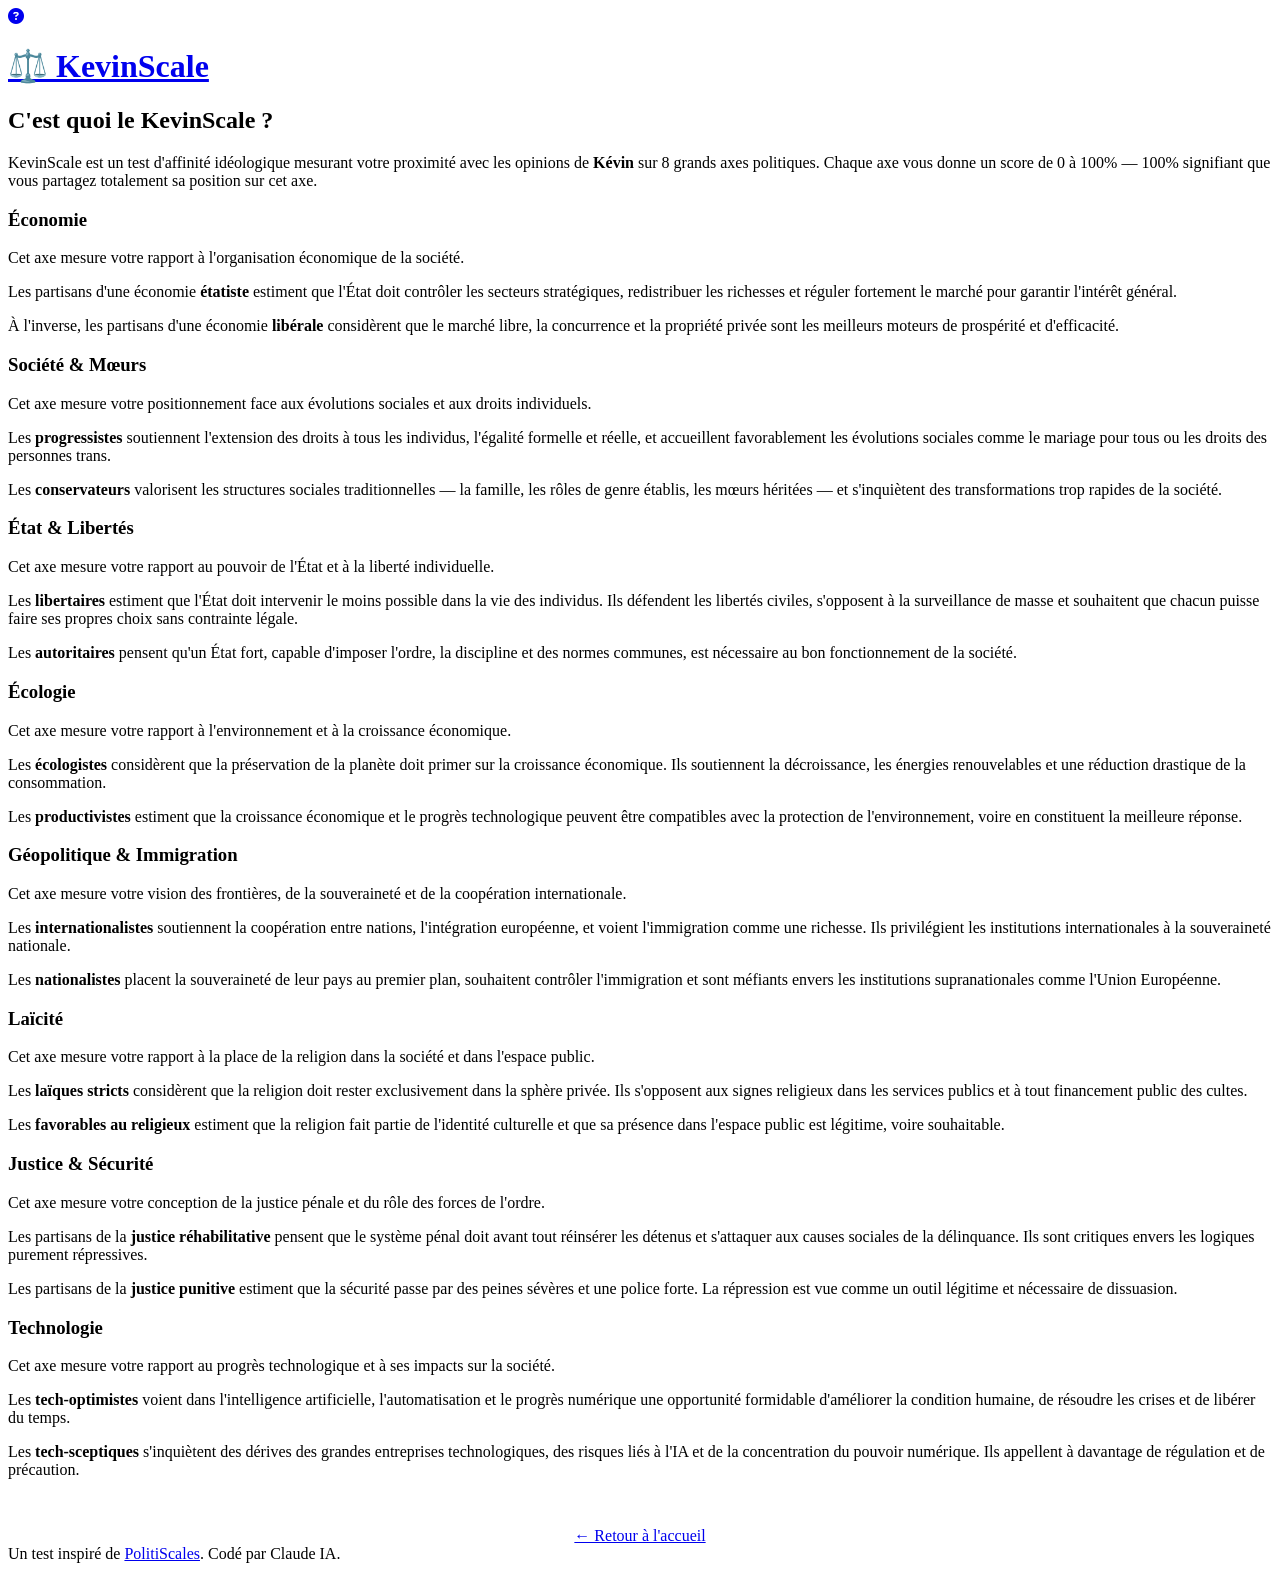
==== commit e4eb2f01: "Update footer to include credit to Claude IA Added credit to Claude IA in the footer." ====
--- a/about.html
+++ b/about.html
@@ -1,3 +1,4 @@
+<!--  -->
 <!DOCTYPE html>
 <html lang="fr">
 <head>
@@ -5,18 +6,20 @@
   <meta name="viewport" content="width=device-width, initial-scale=1.0" />
   <title>KevinScale — À propos</title>
   <link rel="stylesheet" href="https://cdnjs.cloudflare.com/ajax/libs/font-awesome/6.5.0/css/all.min.css" />
-  <link rel="stylesheet" href="style.css" />
+  <link rel="stylesheet" href="css/style.css" />
 </head>
 <body>
 
 <header>
   <div id="header">
     <div class="headerLeft">
+      <!--
       <a href="index.html" title="Accueil"><i class="fa fa-home"></i></a>
+      -->
       <a href="about.html" title="Aide" class="header-active"><i class="fa fa-question-circle"></i></a>
     </div>
     <div class="headerMiddle">
-      <h1><a href="index.html">KevinScale</a></h1>
+      <h1><a href="index.html">⚖️ KevinScale</a></h1>
     </div>
     <div class="headerRight"></div>
   </div>
@@ -164,7 +167,7 @@
 </div>
 
 <footer>
-  Un test inspiré de <a href="https://politiscales.fr" target="_blank">PolitiScales</a>.
+  Un test inspiré de <a href="https://politiscales.fr" target="_blank">PolitiScales</a>. Codé par Claude IA.
 </footer>
 
 </body>
